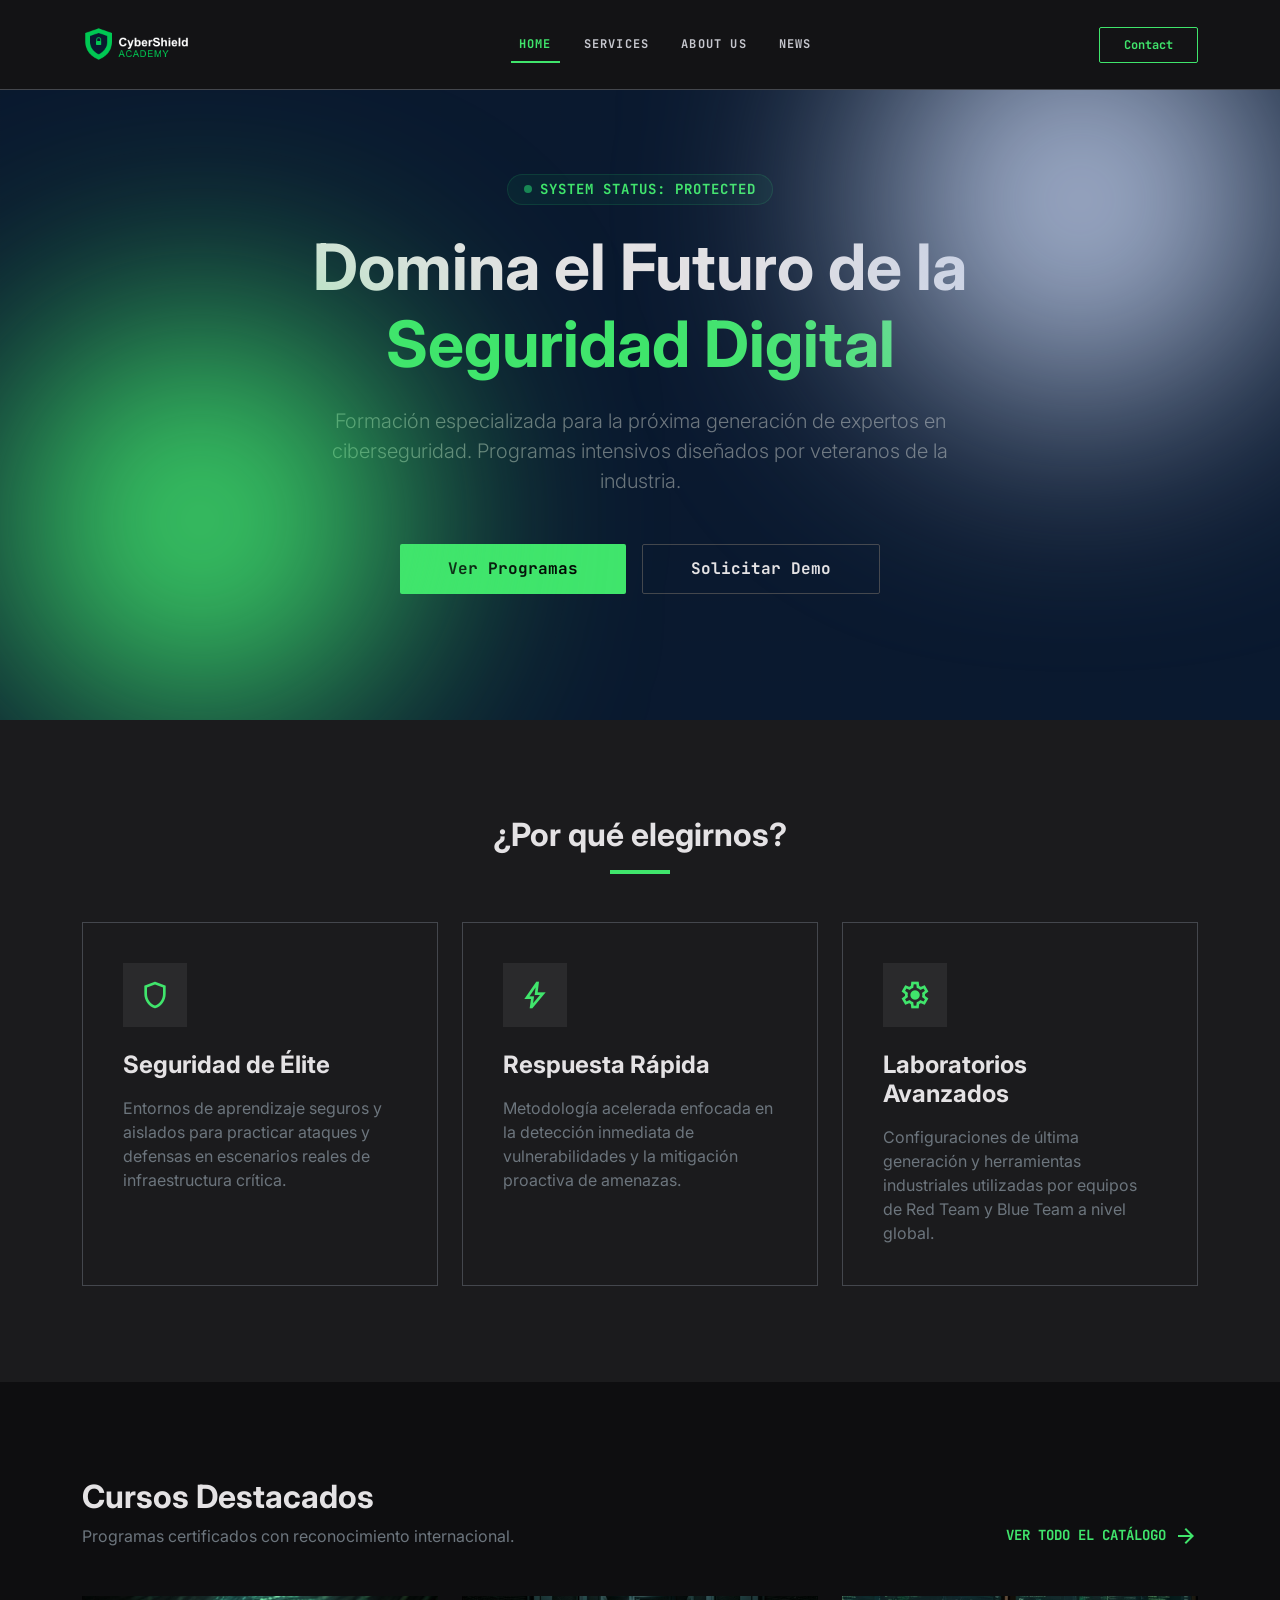
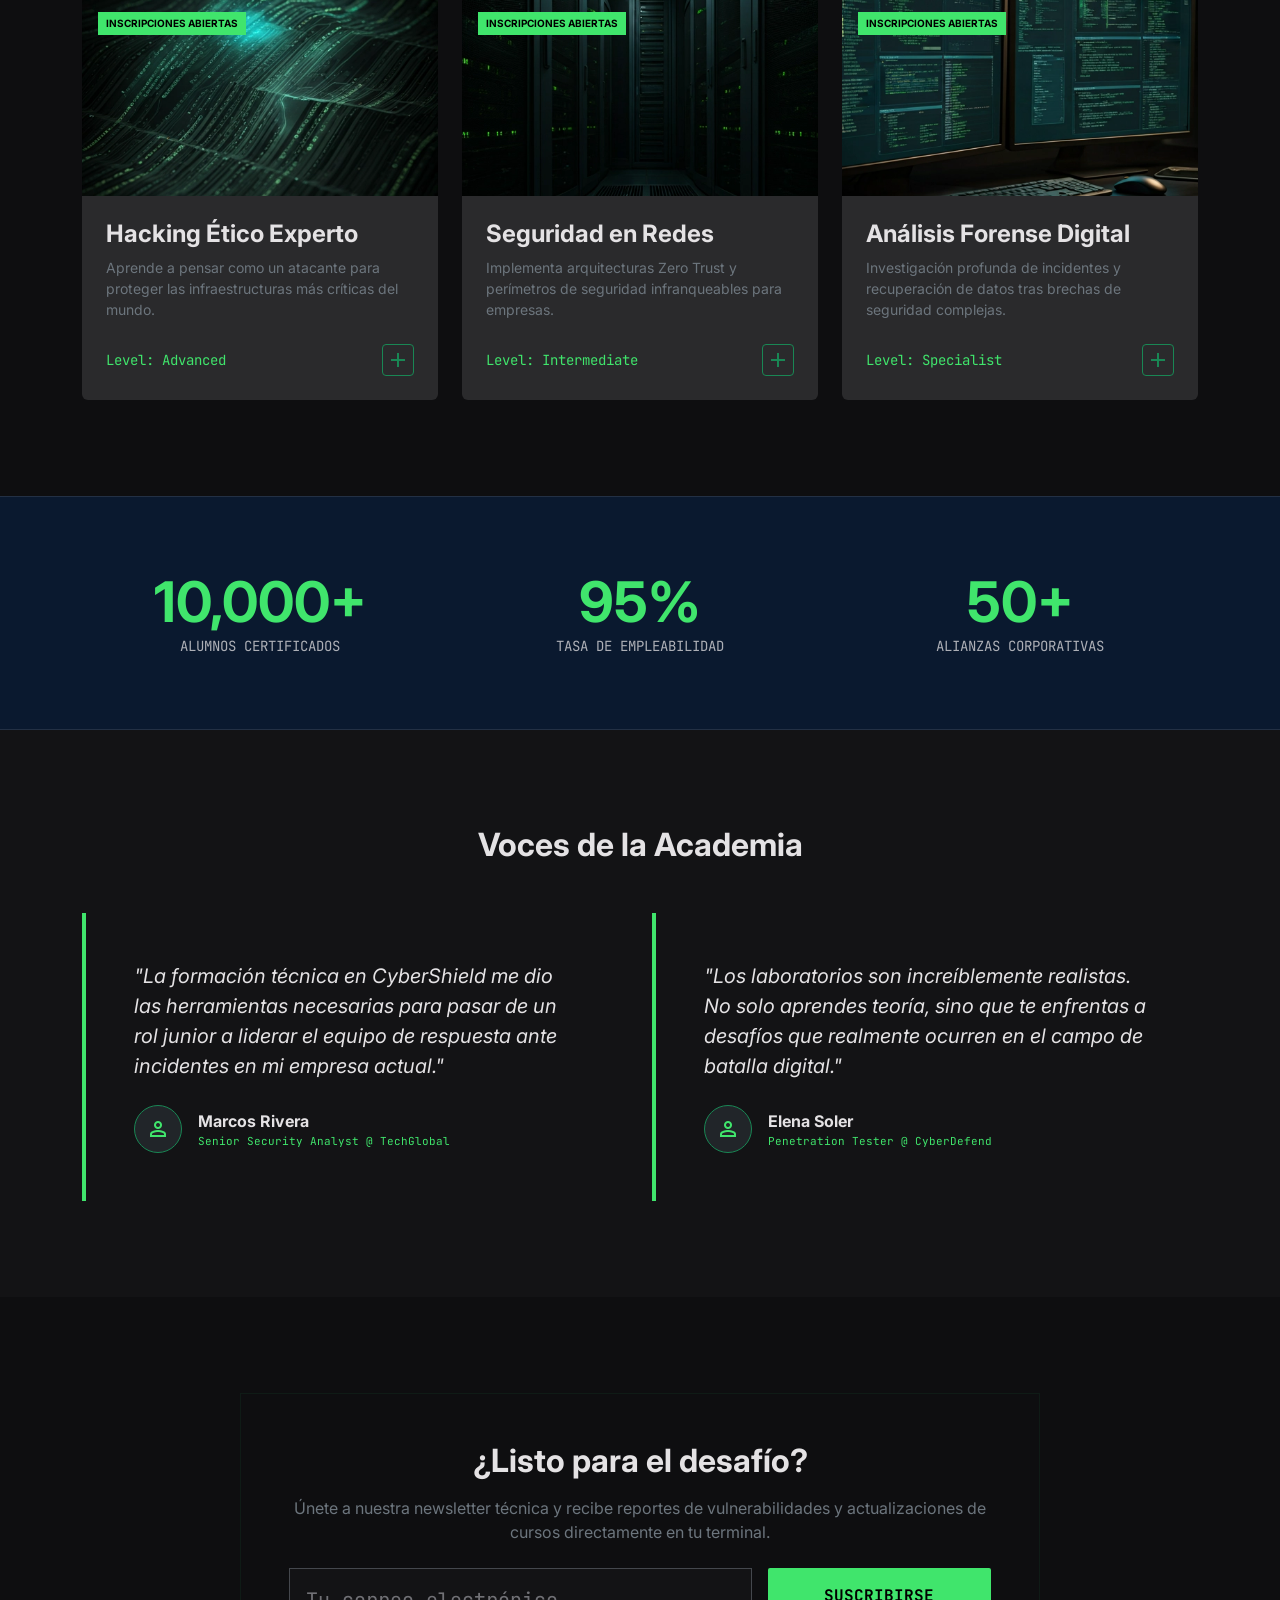
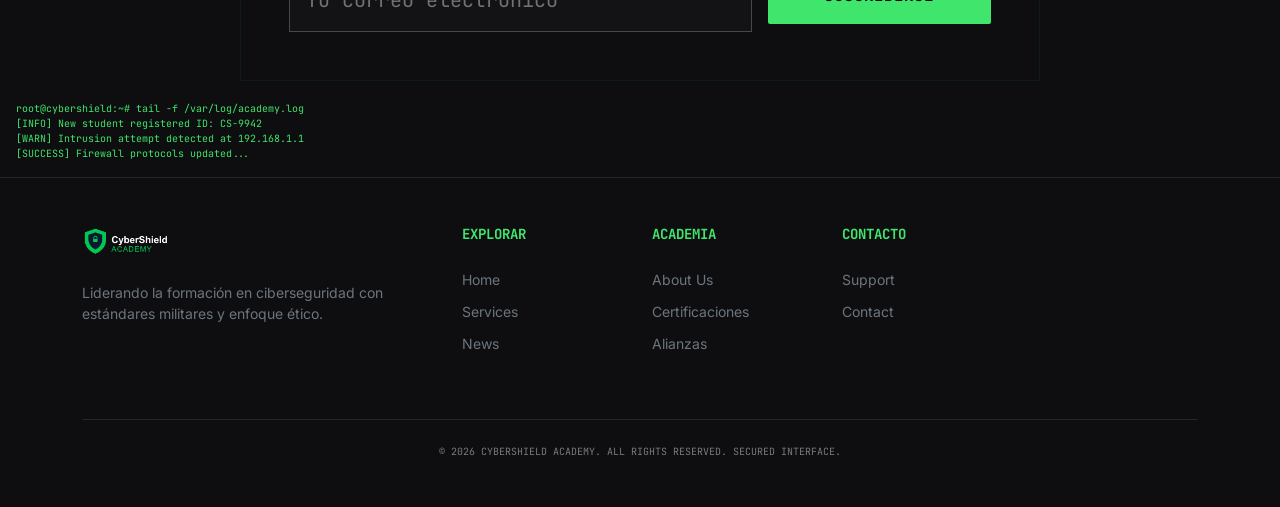
==== index.html @ 9efa1a9b "Add files via upload" ====
<!DOCTYPE html>
<html lang="es">

<head>
    <meta charset="UTF-8">
    <meta name="viewport" content="width=device-width, initial-scale=1.0">
    <title>CyberShield Academy | Domina la Seguridad Digital</title>

    <!-- Bootstrap 5 CSS-->
    <link href="styles/bootstrap.min.css" rel="stylesheet" />

    <!-- Fuentes -->
    <link rel="stylesheet" href="styles/fonts.css">

    <!-- Custom CSS -->
    <link rel="stylesheet" href="styles/style.css">
    <link rel="stylesheet" href="styles/style-index2.css">
</head>

<body>
    <!-- Navbar -->
    <header class="fixed-top">
        <nav class="navbar navbar-expand-lg py-3">
            <div class="container">
                <a class="navbar-brand" href="#">
                    <img alt="CyberShield Academy" height="40" src="assets/CyberShieldAcademy.png" />
                </a>
                <button class="navbar-toggler border-0 shadow-none" data-bs-target="#mainNav" data-bs-toggle="collapse"
                    type="button">
                    <span class="material-symbols-outlined text-white">menu</span>
                </button>
                <div class="collapse navbar-collapse" id="mainNav">
                    <ul class="navbar-nav mx-auto gap-lg-3">
                        <li class="nav-item"><a class="nav-link active" href="index.html">Home</a></li>
                        <li class="nav-item"><a class="nav-link" href="templates/services.html">Services</a></li>
                        <li class="nav-item"><a class="nav-link" href="templates/nosotros.html">About Us</a></li>
                        <li class="nav-item"><a class="nav-link" href="templates/noticias.html">News</a></li>
                    </ul>
                    <div class="d-flex">
                        <button onclick="location.href='templates/contacto.html'"
                            class="btn btn-cybershield-outline px-4 py-2">Contact</button>
                    </div>
                </div>
            </div>
        </nav>
    </header>
    <main>
        <!-- Hero Section -->
        <section class="hero-section">
            <div class="hero-grid"></div>
            <div class="scanline"></div>
            <div class="container position-relative py-5 mt-5">
                <div class="row justify-content-center text-center">
                    <div class="col-lg-10">
                        <div
                            class="d-inline-flex align-items-center gap-2 px-3 py-1 mb-4 border border-success border-opacity-25 bg-success bg-opacity-10 rounded-pill">
                            <span class="rounded-circle bg-success ss-span-hero"></span>
                            <span class="ss-span-hero-letter font-mono text-green small text-uppercase fw-bold">System
                                Status: Protected</span>
                        </div>
                        <h1 class="display-3 fw-bold mb-4">
                            Domina el Futuro de la <span class="text-green">Seguridad Digital</span>
                        </h1>
                        <p class="lead mb-5 mx-auto text-secondary p-hero">
                            Formación especializada para la próxima generación de expertos en ciberseguridad. Programas
                            intensivos diseñados por veteranos de la industria.
                        </p>
                        <div class="d-flex flex-column flex-sm-row justify-content-center gap-3">
                            <button onclick="location.href='templates/services.html'"
                                class="btn btn-primary-tech px-5">Ver Programas</button>
                            <button onclick="location.href='templates/contacto.html'"
                                class="btn btn-outline-tech px-5">Solicitar Demo</button>
                        </div>
                    </div>
                </div>
            </div>
            <!-- Ambient glows -->
            <div class="position-absolute bottom-0 start-0 opacity-10 ambient-glow_1">
            </div>
            <div class="position-absolute top-0 end-0 opacity-10 ambient-glow_2">
            </div>
        </section>
        <!-- Características -->
        <section class="py-5 bg-surface-low">
            <div class="container py-lg-5">
                <div class="text-center mb-5">
                    <h2 class="fw-bold mb-3">¿Por qué elegirnos?</h2>
                    <div class="mx-auto dd-div-liner"></div>
                </div>
                <div class="row g-4">
                    <div class="col-md-4">
                        <div class="feature-card">
                            <div class="feature-icon-box">
                                <span class="material-symbols-outlined fs-2">shield</span>
                            </div>
                            <h3 class="h4 fw-bold mb-3">Seguridad de Élite</h3>
                            <p class="text-secondary mb-0">Entornos de aprendizaje seguros y aislados para practicar
                                ataques y defensas en escenarios reales de infraestructura crítica.</p>
                        </div>
                    </div>
                    <div class="col-md-4">
                        <div class="feature-card">
                            <div class="feature-icon-box">
                                <span class="material-symbols-outlined fs-2">bolt</span>
                            </div>
                            <h3 class="h4 fw-bold mb-3">Respuesta Rápida</h3>
                            <p class="text-secondary mb-0">Metodología acelerada enfocada en la detección inmediata de
                                vulnerabilidades y la mitigación proactiva de amenazas.</p>
                        </div>
                    </div>
                    <div class="col-md-4">
                        <div class="feature-card">
                            <div class="feature-icon-box">
                                <span class="material-symbols-outlined fs-2">settings</span>
                            </div>
                            <h3 class="h4 fw-bold mb-3">Laboratorios Avanzados</h3>
                            <p class="text-secondary mb-0">Configuraciones de última generación y herramientas
                                industriales utilizadas por equipos de Red Team y Blue Team a nivel global.</p>
                        </div>
                    </div>
                </div>
            </div>
        </section>
        <!-- Cursos -->
        <section class="py-5 bg-surface-lowest">
            <div class="container py-lg-5">
                <div class="d-flex flex-column flex-md-row justify-content-between align-items-md-end mb-5">
                    <div id="cursos">
                        <h2 class="fw-bold mb-2">Cursos Destacados</h2>
                        <p class="text-secondary mb-0">Programas certificados con reconocimiento internacional.</p>
                    </div>
                    <a class="text-green font-mono text-decoration-none mt-3 mt-md-0 fw-bold small" href="#">
                        VER TODO EL CATÁLOGO <span class="material-symbols-outlined align-middle">arrow_forward</span>
                    </a>
                </div>
                <div class="row g-4">
                    <div class="col-md-4">
                        <div class="card h-100 border-0 course-card">
                            <div class="course-img-wrapper">
                                <img alt="Hacking Ético" src="assets/01_index/cursos1.webp" />
                                <div class="course-badge">Inscripciones Abiertas</div>
                            </div>
                            <div class="card-body p-4">
                                <h4 class="hh4 fw-bold mb-2">Hacking Ético Experto</h4>
                                <p class="text-secondary small mb-4">Aprende a pensar como un atacante para proteger las
                                    infraestructuras más críticas del mundo.</p>
                                <div class="d-flex justify-content-between align-items-center">
                                    <span class="text-green font-mono small">Level: Advanced</span>
                                    <button
                                        class="btn btn-curso btn-outline-success btn-sm d-flex align-items-center justify-content-center">
                                        <span class="material-symbols-outlined">add</span>
                                    </button>
                                </div>
                            </div>
                        </div>
                    </div>
                    <div class="col-md-4">
                        <div class="card h-100 border-0 course-card">
                            <div class="course-img-wrapper">
                                <img alt="Seguridad Redes" src="assets/01_index/cursos2.webp" />
                                <div class="course-badge">Inscripciones Abiertas</div>
                            </div>
                            <div class="card-body p-4">
                                <h4 class="hh4 fw-bold mb-2">Seguridad en Redes</h4>
                                <p class="text-secondary small mb-4">Implementa arquitecturas Zero Trust y perímetros de
                                    seguridad infranqueables para empresas.</p>
                                <div class="d-flex justify-content-between align-items-center">
                                    <span class="text-green font-mono small">Level: Intermediate</span>
                                    <button
                                        class="btn btn-2 btn-outline-success btn-sm d-flex align-items-center justify-content-center">
                                        <span class="material-symbols-outlined">add</span>
                                    </button>
                                </div>
                            </div>
                        </div>
                    </div>
                    <div class="col-md-4">
                        <div class="card h-100 border-0 course-card">
                            <div class="course-img-wrapper">
                                <img alt="Forense Digital" src="assets/01_index/cursos3.webp" />
                                <div class="course-badge">Inscripciones Abiertas</div>
                            </div>
                            <div class="card-body p-4">
                                <h4 class="hh4 fw-bold mb-2">Análisis Forense Digital</h4>
                                <p class="text-secondary small mb-4">Investigación profunda de incidentes y recuperación
                                    de datos tras brechas de seguridad complejas.</p>
                                <div class="d-flex justify-content-between align-items-center">
                                    <span class="text-green font-mono small">Level: Specialist</span>
                                    <button
                                        class="btn btn-2 btn-outline-success btn-sm d-flex align-items-center justify-content-center">
                                        <span class="material-symbols-outlined">add</span>
                                    </button>
                                </div>
                            </div>
                        </div>
                    </div>
                </div>
            </div>
        </section>
        <!-- Estadísticas -->
        <section class="py-5 bg-dark-blue border-top border-bottom border-white border-opacity-10">
            <div class="container py-4">
                <div class="row g-4 text-center">
                    <div class="col-md-4">
                        <div class="display-4 fw-bold text-green">10,000+</div>
                        <div class="font-mono text-uppercase small opacity-75">Alumnos Certificados</div>
                    </div>
                    <div class="col-md-4">
                        <div class="display-4 fw-bold text-green">95%</div>
                        <div class="font-mono text-uppercase small opacity-75">Tasa de Empleabilidad</div>
                    </div>
                    <div class="col-md-4">
                        <div class="display-4 fw-bold text-green">50+</div>
                        <div class="font-mono text-uppercase small opacity-75">Alianzas Corporativas</div>
                    </div>
                </div>
            </div>
        </section>
        <!-- Testimonios -->
        <section class="py-5">
            <div class="container py-lg-5">
                <h2 class="fw-bold text-center mb-5">Voces de la Academia</h2>
                <div class="row g-4">
                    <div class="col-md-6">
                        <div class="p-4 p-lg-5 bg-surface-container-high border-green-left h-100">
                            <p class="fst-italic mb-4 fs-5">"La formación técnica en CyberShield me dio las herramientas
                                necesarias para pasar de un rol junior a liderar el equipo de respuesta ante incidentes
                                en mi empresa actual."</p>
                            <div class="d-flex align-items-center gap-3">
                                <div
                                    class="dd-div bg-dark rounded-circle border border-success d-flex align-items-center justify-content-center">
                                    <span class="material-symbols-outlined text-green">person</span>
                                </div>
                                <div>
                                    <div class="fw-bold">Marcos Rivera</div>
                                    <div class="dd-font-size-11 font-mono text-green small">Senior Security
                                        Analyst @ TechGlobal</div>
                                </div>
                            </div>
                        </div>
                    </div>
                    <div class="col-md-6">
                        <div class="p-4 p-lg-5 bg-surface-container-high border-green-left h-100">
                            <p class="fst-italic mb-4 fs-5">"Los laboratorios son increíblemente realistas. No solo
                                aprendes teoría, sino que te enfrentas a desafíos que realmente ocurren en el campo de
                                batalla digital."</p>
                            <div class="d-flex align-items-center gap-3">
                                <div
                                    class="dd-div bg-dark rounded-circle border border-success d-flex align-items-center justify-content-center">
                                    <span class="material-symbols-outlined text-green">person</span>
                                </div>
                                <div>
                                    <div class="fw-bold">Elena Soler</div>
                                    <div class="dd-font-size-11 font-mono text-green small">Penetration Tester
                                        @ CyberDefend</div>
                                </div>
                            </div>
                        </div>
                    </div>
                </div>
            </div>
        </section>
        <!-- Newsletter -->
        <section class="py-5 bg-surface-lowest position-relative overflow-hidden">
            <div class="container position-relative py-5 dd-div-2">
                <div
                    class="dd-div-tamaño mx-auto p-4 p-md-5 border border-success border-opacity-10 bg-surface-container text-center">
                    <h2 class="fw-bold mb-3">¿Listo para el desafío?</h2>
                    <p class="text-secondary mb-4">Únete a nuestra newsletter técnica y recibe reportes de
                        vulnerabilidades y actualizaciones de cursos directamente en tu terminal.</p>
                    <form class="row g-3 justify-content-center"
                        onsubmit="event.preventDefault(); alert('Subscripción activada.');">
                        <div class="col-md-8">
                            <input class="form-control form-control-lg newsletter-input py-3"
                                placeholder="Tu correo electrónico" required="" type="email" />
                        </div>
                        <div class="col-md-4">
                            <button class="btn btn-primary-tech w-100 py-3" type="submit">SUSCRIBIRSE</button>
                        </div>
                    </form>
                </div>
            </div>
            <!-- Decorative Log Text -->
            <div class="position-absolute bottom-0 start-0 p-3 font-mono opacity-10 text-green font-size-10">
                root@cybershield:~# tail -f /var/log/academy.log<br />
                [INFO] New student registered ID: CS-9942<br />
                [WARN] Intrusion attempt detected at 192.168.1.1<br />
                [SUCCESS] Firewall protocols updated...
            </div>
        </section>
    </main>
    <!-- Footer -->
    <footer class="py-5 bg-surface-lowest border-top border-white border-opacity-10">
        <div class="container">
            <div class="row gy-5">
                <div class="col-lg-4">
                    <img alt="CyberShield Academy" class="mb-4" height="32" src="assets/CyberShieldAcademy.png" />
                    <p class="text-secondary small pe-lg-5">Liderando la formación en ciberseguridad con estándares
                        militares y enfoque ético.</p>
                </div>
                <div class="col-6 col-md-4 col-lg-2">
                    <h6 class="font-mono text-green fw-bold mb-4 small">EXPLORAR</h6>
                    <ul class="list-unstyled d-grid gap-2">
                        <li><a class="text-secondary text-decoration-none small" href="index.html">Home</a></li>
                        <li><a class="text-secondary text-decoration-none small" href="templates/services.html">Services</a></li>
                        <li><a class="text-secondary text-decoration-none small" href="templates/noticias.html">News</a>
                        </li>
                    </ul>
                </div>
                <div class="col-6 col-md-4 col-lg-2">
                    <h6 class="font-mono text-green fw-bold mb-4 small">ACADEMIA</h6>
                    <ul class="list-unstyled d-grid gap-2">
                        <li><a class="text-secondary text-decoration-none small" href="templates/nosotros.html">About
                                Us</a></li>
                        <li><a class="text-secondary text-decoration-none small"
                                href="#">Certificaciones</a></li>
                        <li><a class="text-secondary text-decoration-none small"
                                href="#">Alianzas</a></li>
                    </ul>
                </div>
                <div class="col-6 col-md-4 col-lg-2">
                    <h6 class="font-mono text-green fw-bold mb-4 small">CONTACTO</h6>
                    <ul class="list-unstyled d-grid gap-2">
                        <li><a class="text-secondary text-decoration-none small"
                                href="#">Support</a></li>
                        <li><a class="text-secondary text-decoration-none small"
                                href="templates/contacto.html">Contact</a></li>
                    </ul>
                </div>
            </div>
            <div class="mt-5 pt-4 border-top border-white border-opacity-10 text-center">
                <p class="font-size-10 font-mono small opacity-50 text-uppercase mb-0">
                    © 2026 CyberShield Academy. All rights reserved. SECURED INTERFACE.
                </p>
            </div>
        </div>
    </footer>
    <!-- Bootstrap Bundle JS -->
    <script src="js/bootstrap.bundle.js"></script>

    <script src="js/scripts.js"></script>


</body>

</html>
---- styles/fonts.css ----
@font-face {
    font-family: 'Inter';
    src: url('../assets/fuentes/Inter-VariableFont_opsz,wght.ttf') format('truetype');
    font-weight: 100 900;
    font-style: normal;
}

@font-face {
    font-family: 'Inter';
    src: url('../assets/fuentes/Inter-Italic-VariableFont_opsz,wght.ttf') format('truetype');
    font-weight: 100 900;
    font-style: italic;
}

@font-face {
    font-family: 'JetBrains Mono';
    src: url('../assets/fuentes/JetBrainsMono-VariableFont_wght.ttf') format('truetype');
    font-weight: 100 800;
    font-style: normal;
}

@font-face {
    font-family: 'Material Symbols Outlined';
    src: url('../assets/fuentes/material-symbols-outlined.woff2') format('woff2');
    font-weight: normal;
    font-style: normal;
    font-display: swap;
}
---- styles/style.css ----
:root {
    --cybershield-bg: #131315;
    --cybershield-dark-blue: #0a192f;
    --cybershield-green: #40e56c;
    --cybershield-text: #e4e2e4;
    --surface-container: #1f1f21;
    --surface-container-high: #2a2a2c;
    --surface-container-low: #1b1b1d;
    --outline-variant: #44474d;

    
    --font-primary: 'Inter', sans-serif;
    --font-code: 'JetBrains Mono', monospace;
}

body {
    font-family: var(--font-primary);
}

.font-code,
.label-caps,
.nav-link,
.form-control-cyber,
.form-select-cyber {
    font-family: var(--font-code);
}

body {
    font-family: "Inter", sans-serif;
    background-color: var(--cybershield-bg);
    color: var(--cybershield-text);
    overflow-x: hidden;
}

.font-mono {
    font-family: "JetBrains Mono", monospace;
}

/* Hero styles */
.hero-section {
    background-color: var(--cybershield-dark-blue);
    min-height: 80vh;
    display: flex;
    align-items: center;
    position: relative;
    overflow: hidden;
}

.hero-grid {
    position: absolute;
    top: 0;
    left: 0;
    right: 0;
    bottom: 0;
    background-image:
        linear-gradient(to right, rgba(45, 45, 45, 0.1) 1px, transparent 1px),
        linear-gradient(to bottom, rgba(45, 45, 45, 0.1) 1px, transparent 1px);
    background-size: 40px 40px;
    opacity: 0.25;
}

.scanline {
    width: 100%;
    height: 2px;
    background: rgba(0, 200, 83, 0.1);
    position: absolute;
    top: 0;
    animation: scan 4s linear infinite;
    z-index: 1;
}

@keyframes scan {
    0% {
        top: 0%;
    }

    100% {
        top: 100%;
    }
}

/* Components Overrides */
.navbar {
    height: 10vh;
    background-color: var(--cybershield-bg);
    border-bottom: 1px solid var(--outline-variant);
    transition: all 0.3s ease;
}

.navbar-scrolled {
    background-color: rgba(19, 19, 21, 0.870) !important;
    -webkit-backdrop-filter: blur(8);
    backdrop-filter: blur(8px);
}

.nav-link {
    font-family: "JetBrains Mono", monospace;
    font-size: 12px;
    font-weight: 700;
    text-transform: uppercase;
    letter-spacing: 0.1em;
    color: #c5c6cd !important;
}

.nav-link:hover,
.nav-link.active {
    color: var(--cybershield-green) !important;
    border-bottom: 2px solid var(--cybershield-green);
}

.btn-cybershield-outline {
    border: 1px solid var(--cybershield-green);
    color: var(--cybershield-green);
    font-family: "JetBrains Mono", monospace;
    font-size: 12px;
    font-weight: 700;
    border-radius: 2px;
    transition: all 0.2s;
}

.btn-cybershield-outline:hover {
    background: rgba(0, 200, 83, 0.1);
    color: var(--cybershield-green);
    border-color: var(--cybershield-green);
}

.btn-primary-tech {
    background-color: var(--cybershield-green);
    color: #000;
    border: none;
    font-family: "JetBrains Mono", monospace;
    font-weight: 700;
    border-radius: 2px;
    padding: 0.75rem 1.5rem;
    transition: transform 0.2s;
}

.btn-primary-tech:hover {
    background-color: #00e676;
    transform: translateY(-2px);
    color: #000;
}

.btn-outline-tech {
    border: 1px solid var(--outline-variant);
    color: var(--cybershield-text);
    font-family: "JetBrains Mono", monospace;
    font-weight: 700;
    border-radius: 2px;
    padding: 0.75rem 1.5rem;
}

.btn-outline-tech:hover {
    border-color: var(--cybershield-green);
    color: var(--cybershield-green);
}

/* Cards */
.feature-card {
    background-color: var(--surface-container-low);
    border: 1px solid var(--outline-variant);
    padding: 2.5rem;
    height: 100%;
    transition: all 0.3s ease;
}

.feature-card:hover {
    border-color: var(--cybershield-green);
    transform: translateY(-5px);
}

.feature-icon-box {
    background-color: var(--surface-container-high);
    color: var(--cybershield-green);
    width: 64px;
    height: 64px;
    display: flex;
    align-items: center;
    justify-content: center;
    margin-bottom: 1.5rem;
}

.course-card {
    background-color: var(--surface-container-high);
    border: 1px solid var(--outline-variant);
    height: 100%;
    transition: all 0.3s ease;
}

.course-card:hover {
    transform: translateY(-5px);
}

.course-img-wrapper {
    position: relative;
    overflow: hidden;
    height: 200px;
}

.course-img-wrapper img {
    width: 100%;
    height: 100%;
    object-fit: cover;
    transition: transform 0.5s ease;
}

.course-card:hover .course-img-wrapper img {
    transform: scale(1.05);
}

.course-badge {
    position: absolute;
    top: 1rem;
    left: 1rem;
    background-color: var(--cybershield-green);
    color: #000;
    font-size: 10px;
    font-weight: 700;
    padding: 0.25rem 0.5rem;
    text-transform: uppercase;
    z-index: 2;
}

.newsletter-input{
    background-color: var(--cybershield-bg);
    border: 1px solid var(--outline-variant);
    color: var(--cybershield-text);
    font-family: "JetBrains Mono", monospace;
    border-radius: 0;
}

.newsletter-input:focus {
    background-color: var(--cybershield-bg);
    border-color: var(--cybershield-green);
    color: var(--cybershield-text);
    box-shadow: none;
}

.newsletter-input::placeholder{
    color: #c5c6cd86;
}
.text-green {
    color: var(--cybershield-green) !important;
}

.bg-dark-blue {
    background-color: var(--cybershield-dark-blue) !important;
}

.bg-surface-low {
    background-color: var(--surface-container-low) !important;
}

.bg-surface-lowest {
    background-color: #0e0e10 !important;
}

.border-green-left {
    border-left: 4px solid var(--cybershield-green);
}

.material-symbols-outlined {
    vertical-align: middle;
}
---- styles/style-index2.css ----
:root {
    --cybershield-bg: #131315;
    --cybershield-dark-blue: #0a192f;
    --cybershield-green: #40e56c;
    --cybershield-text: #e4e2e4;
    --surface-container: #1f1f21;
    --surface-container-high: #2a2a2c;
    --surface-container-low: #1b1b1d;
    --outline-variant: #44474d;

    
    --font-primary: 'Inter', sans-serif;
    --font-code: 'JetBrains Mono', monospace;
}


body {
    font-family: var(--font-primary);
}

.material-symbols-outlined {
    font-family: 'Material Symbols Outlined';
    font-weight: normal;
    font-style: normal;
    font-size: 24px;
    line-height: 1;
    letter-spacing: normal;
    text-transform: none;
    display: inline-block;
    white-space: nowrap;
    word-wrap: normal;
    direction: ltr;
    -webkit-font-feature-settings: 'liga';
    -webkit-font-smoothing: antialiased;
    font-feature-settings: 'liga';
    font-variation-settings:
        'FILL' 0,
        'wght' 400,
        'GRAD' 0,
        'opsz' 24;
}
.font-code,
.label-caps,
.nav-link,
.form-control-cyber,
.form-select-cyber {
    font-family: var(--font-code);
}

/* Hero Section */

.ss-span-hero {
    width: 8px;
    height: 8px;
}

.ss-span-hero-letter {
    letter-spacing: 1px;
}

.p-hero {
    max-width: 700px;
}

/* Ambient Glows */
.ambient-glow_1 {
    width: 400px;
    height: 400px;
    background: var(--cybershield-green);
    filter: blur(120px);
    border-radius: 50%;
}

.ambient-glow_2 {
    width: 400px;
    height: 400px;
    background: #b9c7e4;
    filter: blur(120px);
    border-radius: 50%;
}

/* Características */

.dd-div-liner {
    height: 4px;
    width: 60px;
    background: var(--cybershield-green);
}

/* Cursos */

.hh4 {
    color: var(--cybershield-text);
}

.btn-2 {
    width: 32px;
    height: 32px;
}


.btn-curso {
    width: 32px;
    height: 32px;
}

.dd-div {
    width: 48px;
    height: 48px;
}

.dd-font-size-11 {
    font-size: 11px;
}


/* Newsletter */

.dd-div-2 {
    z-index: 2;
}

.dd-div-tamaño {
    max-width: 800px;
}

/* Decorative log text */

.font-size-10 {
    font-size: 10px;

}

#cursos {
    scroll-margin-top: 60px;
}
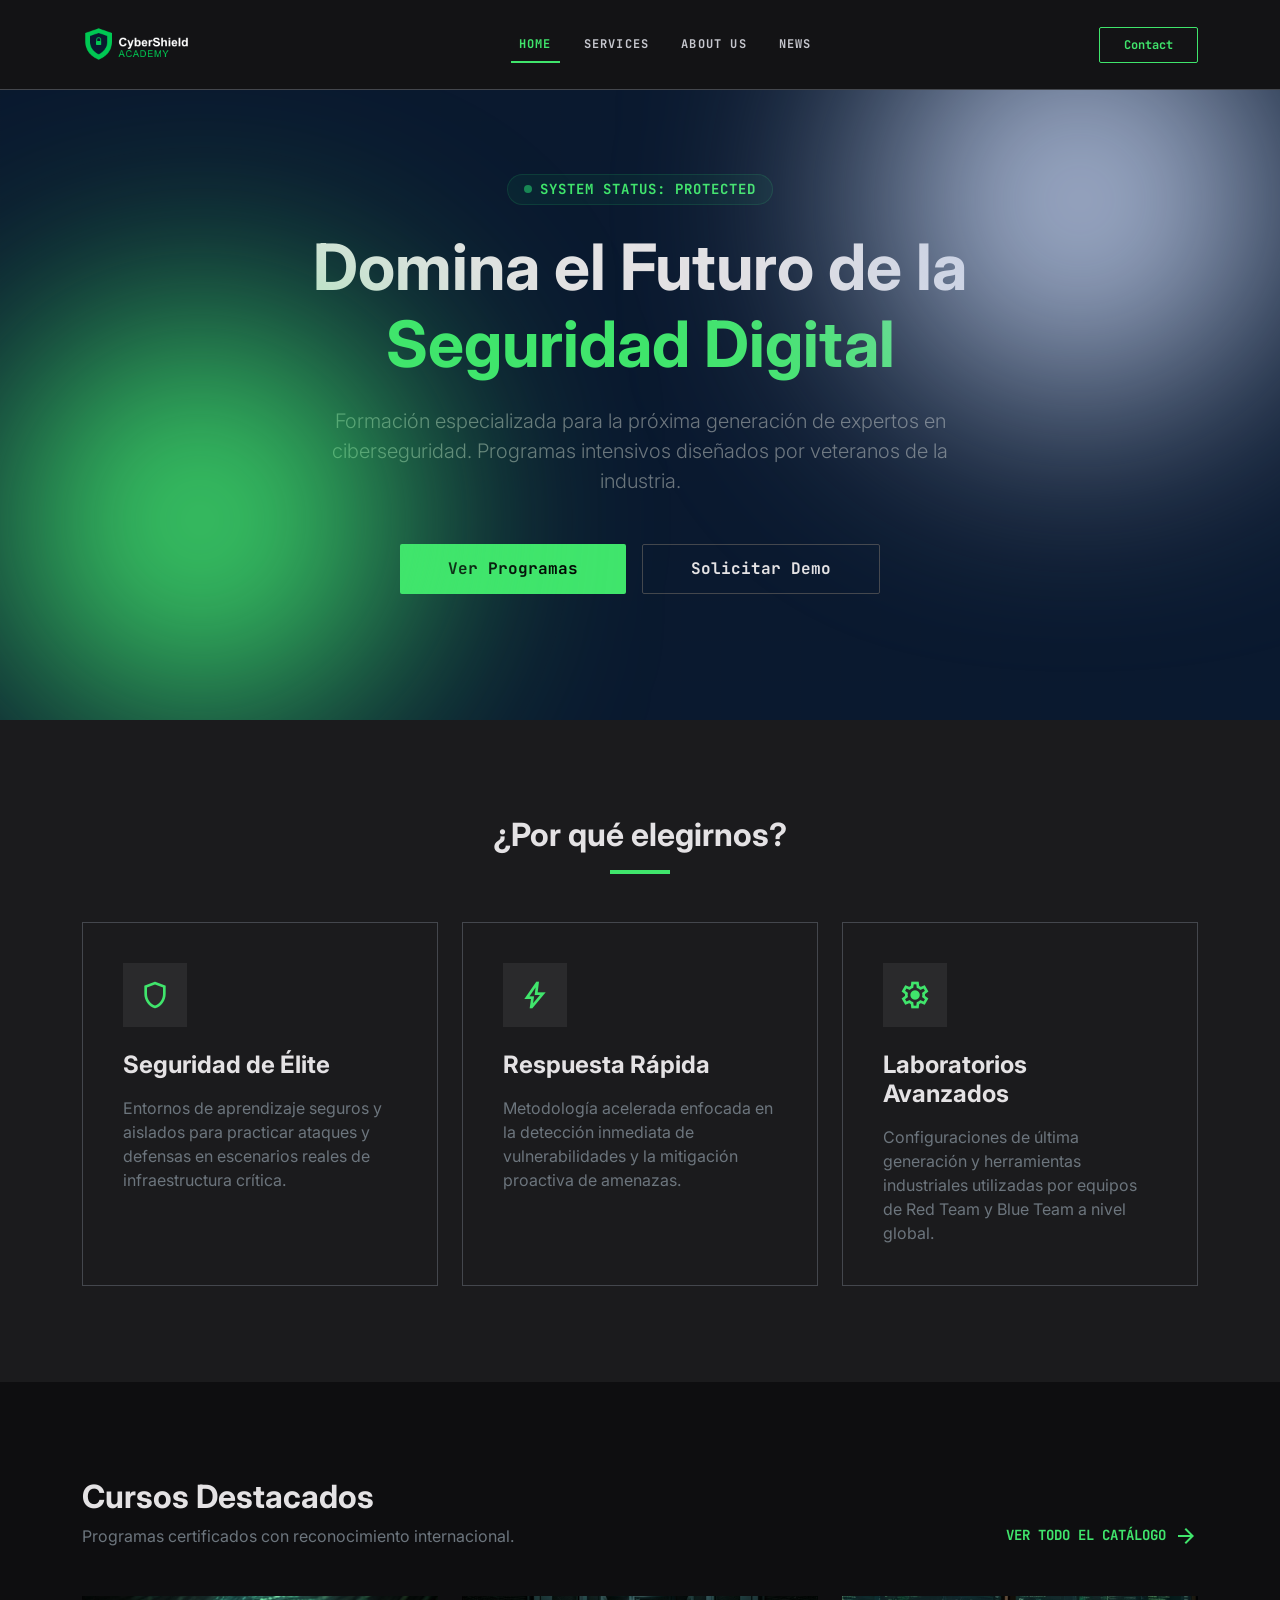
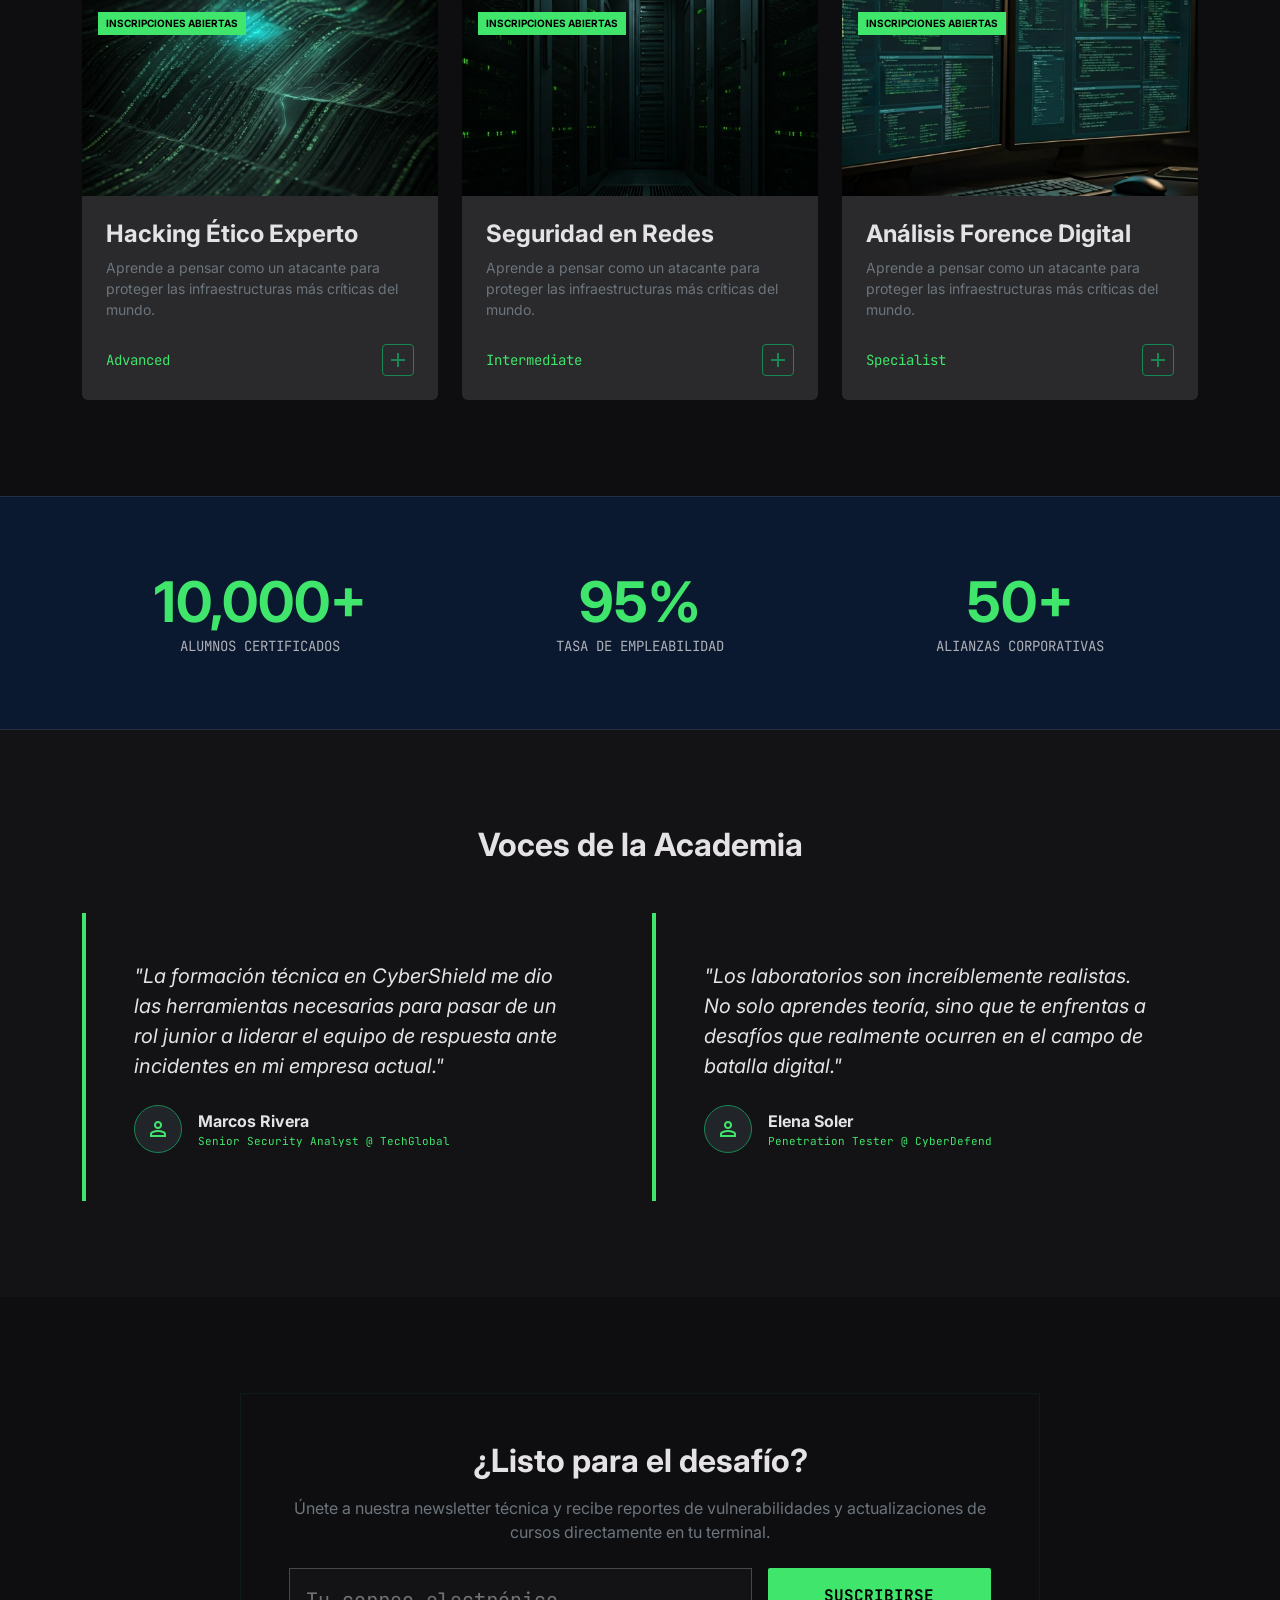
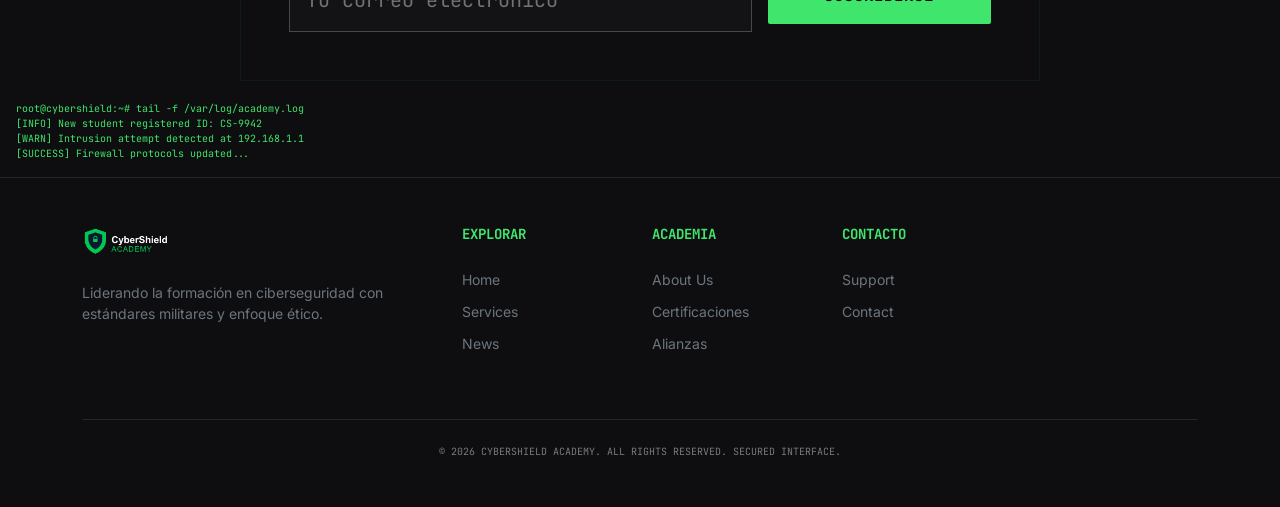
==== commit 9b90a3dc: "feat: commit inicial - CyberShield Academy Etapa 2" ====
--- a/index.html
+++ b/index.html
@@ -133,69 +133,13 @@
                         VER TODO EL CATÁLOGO <span class="material-symbols-outlined align-middle">arrow_forward</span>
                     </a>
                 </div>
-                <div class="row g-4">
-                    <div class="col-md-4">
-                        <div class="card h-100 border-0 course-card">
-                            <div class="course-img-wrapper">
-                                <img alt="Hacking Ético" src="assets/01_index/cursos1.webp" />
-                                <div class="course-badge">Inscripciones Abiertas</div>
-                            </div>
-                            <div class="card-body p-4">
-                                <h4 class="hh4 fw-bold mb-2">Hacking Ético Experto</h4>
-                                <p class="text-secondary small mb-4">Aprende a pensar como un atacante para proteger las
-                                    infraestructuras más críticas del mundo.</p>
-                                <div class="d-flex justify-content-between align-items-center">
-                                    <span class="text-green font-mono small">Level: Advanced</span>
-                                    <button
-                                        class="btn btn-curso btn-outline-success btn-sm d-flex align-items-center justify-content-center">
-                                        <span class="material-symbols-outlined">add</span>
-                                    </button>
-                                </div>
-                            </div>
-                        </div>
-                    </div>
-                    <div class="col-md-4">
-                        <div class="card h-100 border-0 course-card">
-                            <div class="course-img-wrapper">
-                                <img alt="Seguridad Redes" src="assets/01_index/cursos2.webp" />
-                                <div class="course-badge">Inscripciones Abiertas</div>
-                            </div>
-                            <div class="card-body p-4">
-                                <h4 class="hh4 fw-bold mb-2">Seguridad en Redes</h4>
-                                <p class="text-secondary small mb-4">Implementa arquitecturas Zero Trust y perímetros de
-                                    seguridad infranqueables para empresas.</p>
-                                <div class="d-flex justify-content-between align-items-center">
-                                    <span class="text-green font-mono small">Level: Intermediate</span>
-                                    <button
-                                        class="btn btn-2 btn-outline-success btn-sm d-flex align-items-center justify-content-center">
-                                        <span class="material-symbols-outlined">add</span>
-                                    </button>
-                                </div>
-                            </div>
-                        </div>
-                    </div>
-                    <div class="col-md-4">
-                        <div class="card h-100 border-0 course-card">
-                            <div class="course-img-wrapper">
-                                <img alt="Forense Digital" src="assets/01_index/cursos3.webp" />
-                                <div class="course-badge">Inscripciones Abiertas</div>
-                            </div>
-                            <div class="card-body p-4">
-                                <h4 class="hh4 fw-bold mb-2">Análisis Forense Digital</h4>
-                                <p class="text-secondary small mb-4">Investigación profunda de incidentes y recuperación
-                                    de datos tras brechas de seguridad complejas.</p>
-                                <div class="d-flex justify-content-between align-items-center">
-                                    <span class="text-green font-mono small">Level: Specialist</span>
-                                    <button
-                                        class="btn btn-2 btn-outline-success btn-sm d-flex align-items-center justify-content-center">
-                                        <span class="material-symbols-outlined">add</span>
-                                    </button>
-                                </div>
-                            </div>
-                        </div>
-                    </div>
-                </div>
-            </div>
+        
+                <!-- Contenedor general para la grilla -->
+                <div id="lista-cursos" class="row g-4"></div>
+            </div>
+        </section>
+                        <!-- Fururo json -->
+                   
         </section>
         <!-- Estadísticas -->
         <section class="py-5 bg-dark-blue border-top border-bottom border-white border-opacity-10">
@@ -339,6 +283,7 @@
     <script src="js/bootstrap.bundle.js"></script>
 
     <script src="js/scripts.js"></script>
+    <script src="js/main_index.js"></script>
 
 
 </body>
